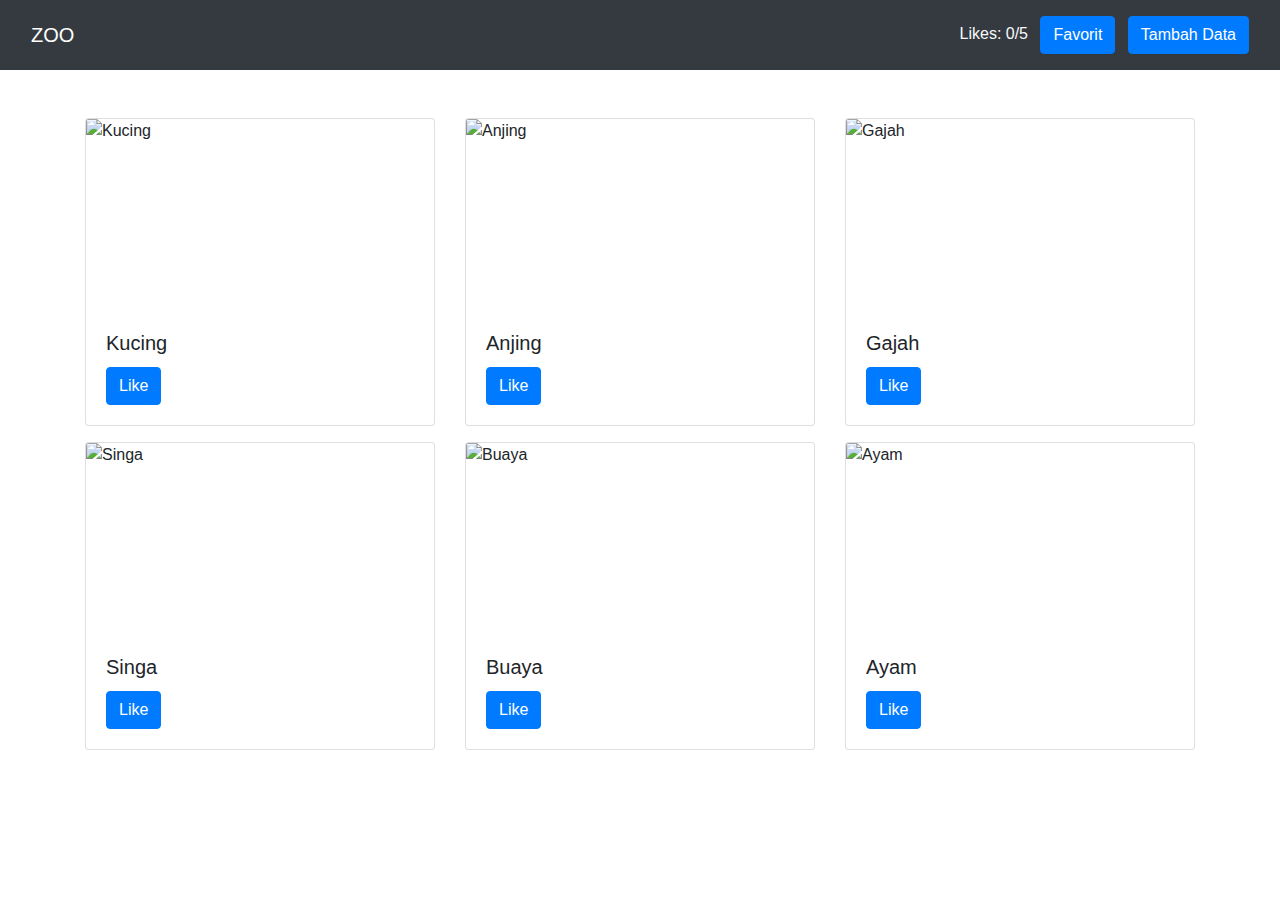
==== index.html @ 8203968c "1" ====
<!DOCTYPE html>
<html lang="en">
<head>
  <meta charset="UTF-8">
  <meta name="viewport" content="width=device-width, initial-scale=1.0">
  <title>Animal Gallery</title>
  <link rel="stylesheet" href="https://stackpath.bootstrapcdn.com/bootstrap/4.5.2/css/bootstrap.min.css">
  <link rel="stylesheet" href="style.css">
  <link
  rel="stylesheet"
  href="https://maxcdn.bootstrapcdn.com/bootstrap/4.5.2/css/bootstrap.min.css"
/>
<link rel="stylesheet" href="style.css" />
<script
  src="https://cdn.jsdelivr.net/npm/bootstrap@5.3.3/dist/js/bootstrap.bundle.min.js"
  integrity="sha384-YvpcrYf0tY3lHB60NNkmXc5s9fDVZLESaAA55NDzOxhy9GkcIdslK1eN7N6jIeHz"
  crossorigin="anonymous"
></script>
<link rel="stylesheet" href="https://cdn.jsdelivr.net/npm/bootstrap-icons@1.11.3/font/bootstrap-icons.min.css">
</head>
<body>

  <nav class="navbar sticky-top navbar-dark bg-dark">
        <div class="container-fluid">
          <a class="navbar-brand" href="#">ZOO</a>
          <div class="float-end py-2">
            <span id="like-count" class="text-light me-3">Likes: 0/5</span>
              <button type="button" class="btn btn-primary mx-2" data-bs-toggle="modal" data-bs-target="#favoritesModal" >Favorit</button>
              <button type="button" class="btn btn-primary" data-bs-toggle="modal" data-bs-target="#addAnimalModal" >Tambah Data</button>
          </div>
        </div>
      </nav>

  <div class="container mt-5">
    <div id="animal-gallery" class="row"></div>
  </div>

  <!-- Modal untuk favorit-->
  <div class="modal fade" id="favoritesModal" tabindex="-1" role="dialog" aria-labelledby="favoritesModalLabel" aria-hidden="true">
    <div class="modal-dialog modal-xl" role="document">
      <div class="modal-content">
        <div class="modal-header">
          <h5 class="modal-title" id="favoritesModalLabel">Favorite Animals</h5>
        <button type="button" class="btn-close" data-bs-dismiss="modal" aria-label="Close"><span aria-hidden="true">&times;</span></button>

        </div>
        <div class="modal-body mt-5">

        <div class="row justify-content-center" id="favorites-list">
          <!-- Favorite Animals will be displayed here -->
        </div>  
      </div>
      </div>
    </div>
  </div>

<!-- Modal tambahan untuk menambahkan hewan baru -->
<div class="modal fade" id="addAnimalModal" tabindex="-1" role="dialog" aria-labelledby="addAnimalModalLabel" aria-hidden="true">
  <div class="modal-dialog" role="document">
    <div class="modal-content">
      <div class="modal-header">
        <h5 class="modal-title" id="addAnimalModalLabel">Add New Animal</h5>
        <button type="button" class="btn-close" data-bs-dismiss="modal" aria-label="Close"><span aria-hidden="true">&times;</span></button>
      </div>
      <div class="modal-body">
        <form id="addAnimalForm">
          <div class="form-group">
            <label for="animalName">Name:</label>
            <input type="text" class="form-control" id="animalName" required>
          </div>
          <div class="form-group">
            <label for="animalImage">Image URL:</label>
            <input type="url" class="form-control" id="animalImage" required>
          </div>
          <div class="form-group">
            <label for="animalDescription">Description:</label>
            <textarea class="form-control" id="animalDescription" rows="3" required></textarea>
          </div>
          <button type="submit" class="btn btn-primary">Add Animal</button>
        </form>
      </div>
    </div>
  </div>
</div>

  <script src="https://code.jquery.com/jquery-3.5.1.slim.min.js"></script>
  <script src="https://cdn.jsdelivr.net/npm/@popperjs/core@2.5.4/dist/umd/popper.min.js"></script>
  <script src="https://stackpath.bootstrapcdn.com/bootstrap/4.5.2/js/bootstrap.min.js"></script>
  <script src="script.js"></script>
</body>
</html>
---- style.css ----
.card-img-top {
    width: 100%;
    height: 15vw;
    object-fit: scale-down;
}
---- style.css ----
.card-img-top {
    width: 100%;
    height: 15vw;
    object-fit: scale-down;
}
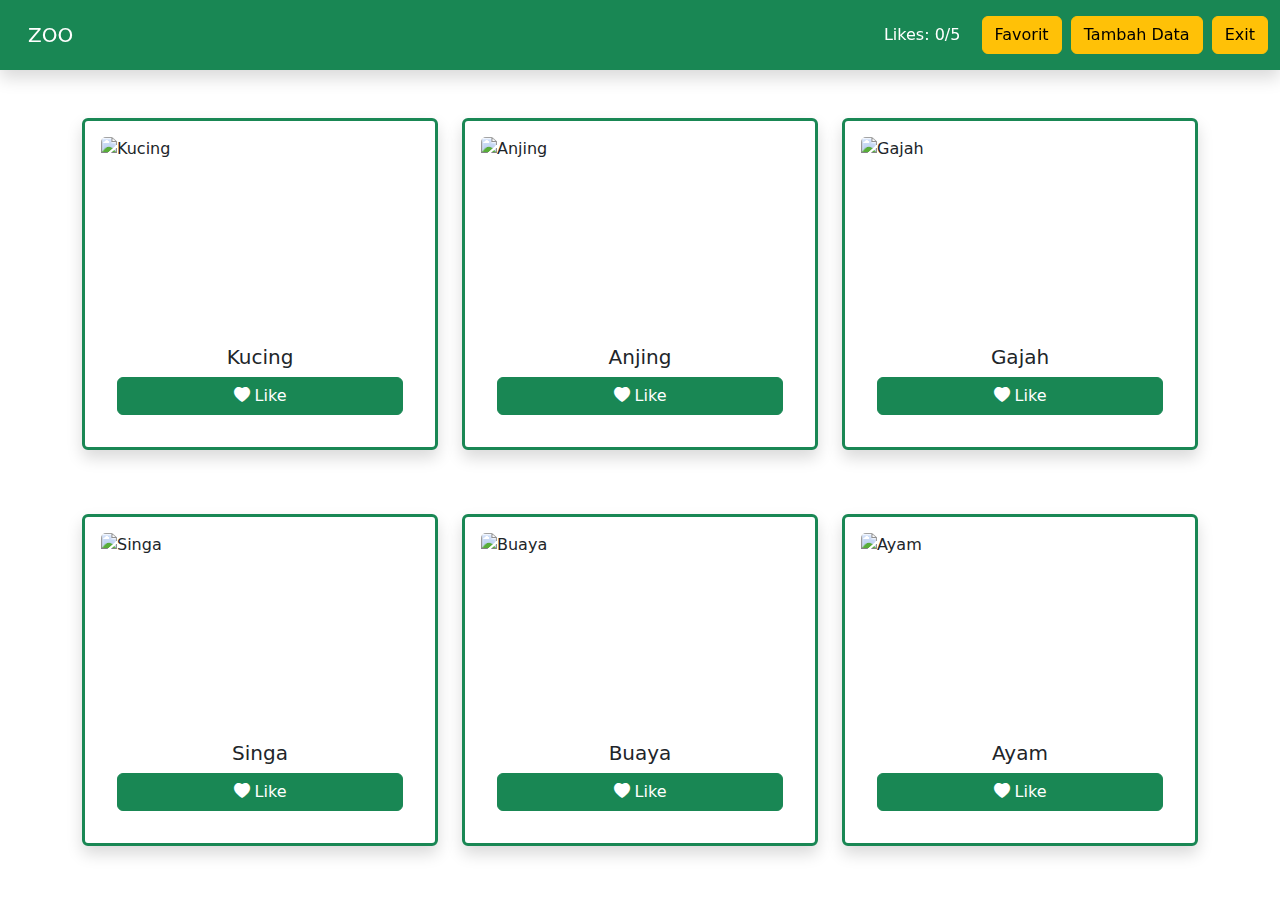
==== commit 652362fe: "add fitur" ====
--- a/index.html
+++ b/index.html
@@ -4,88 +4,107 @@
   <meta charset="UTF-8">
   <meta name="viewport" content="width=device-width, initial-scale=1.0">
   <title>Animal Gallery</title>
-  <link rel="stylesheet" href="https://stackpath.bootstrapcdn.com/bootstrap/4.5.2/css/bootstrap.min.css">
-  <link rel="stylesheet" href="style.css">
-  <link
-  rel="stylesheet"
-  href="https://maxcdn.bootstrapcdn.com/bootstrap/4.5.2/css/bootstrap.min.css"
-/>
-<link rel="stylesheet" href="style.css" />
-<script
-  src="https://cdn.jsdelivr.net/npm/bootstrap@5.3.3/dist/js/bootstrap.bundle.min.js"
-  integrity="sha384-YvpcrYf0tY3lHB60NNkmXc5s9fDVZLESaAA55NDzOxhy9GkcIdslK1eN7N6jIeHz"
-  crossorigin="anonymous"
-></script>
-<link rel="stylesheet" href="https://cdn.jsdelivr.net/npm/bootstrap-icons@1.11.3/font/bootstrap-icons.min.css">
+  <link href="https://cdn.jsdelivr.net/npm/bootstrap@5.3.3/dist/css/bootstrap.min.css" rel="stylesheet" integrity="sha384-QWTKZyjpPEjISv5WaRU9OFeRpok6YctnYmDr5pNlyT2bRjXh0JMhjY6hW+ALEwIH" crossorigin="anonymous">
+  <link rel="stylesheet" href="https://cdn.jsdelivr.net/npm/bootstrap-icons@1.11.3/font/bootstrap-icons.min.css">
+  <link rel="stylesheet" href="style.css" />
+  <link rel="stylesheet" href="bootstrap/css/bootstrap.min.css">
+  
 </head>
 <body>
-
-  <nav class="navbar sticky-top navbar-dark bg-dark">
-        <div class="container-fluid">
-          <a class="navbar-brand" href="#">ZOO</a>
-          <div class="float-end py-2">
-            <span id="like-count" class="text-light me-3">Likes: 0/5</span>
-              <button type="button" class="btn btn-primary mx-2" data-bs-toggle="modal" data-bs-target="#favoritesModal" >Favorit</button>
-              <button type="button" class="btn btn-primary" data-bs-toggle="modal" data-bs-target="#addAnimalModal" >Tambah Data</button>
-          </div>
-        </div>
-      </nav>
-
+  
+  <nav class="navbar sticky-top shadow bg-success text-bg-success">
+    <div class="container-fluid">
+      <span class="navbar-brand text-white ms-3">ZOO</span>
+      <div class="float-end py-2">
+        <span id="like-count" class="me-3">Likes: 0/5</span>
+        <!-- <div id="like-count" class="text-light">Likes: 0/5</div> -->
+        <button type="button" class="btn btn-warning" data-bs-toggle="modal" data-bs-target="#favoritesModal" >Favorit</button>
+        <button type="button" class="btn btn-warning mx-1" data-bs-toggle="modal" data-bs-target="#addAnimalModal" >Tambah Data</button>
+        <button type="button" class="btn btn-warning" onclick="resetData()">Exit</button>
+      </div>
+    </div>
+  </nav>
+  
   <div class="container mt-5">
     <div id="animal-gallery" class="row"></div>
   </div>
-
-  <!-- Modal untuk favorit-->
+  
+  <!-- Modal untuk favorit hewan -->
   <div class="modal fade" id="favoritesModal" tabindex="-1" role="dialog" aria-labelledby="favoritesModalLabel" aria-hidden="true">
     <div class="modal-dialog modal-xl" role="document">
       <div class="modal-content">
         <div class="modal-header">
           <h5 class="modal-title" id="favoritesModalLabel">Favorite Animals</h5>
-        <button type="button" class="btn-close" data-bs-dismiss="modal" aria-label="Close"><span aria-hidden="true">&times;</span></button>
-
+          <button type="button" class="btn-close" data-bs-dismiss="modal" aria-label="Close"></button>
+          
         </div>
         <div class="modal-body mt-5">
-
-        <div class="row justify-content-center" id="favorites-list">
-          <!-- Favorite Animals will be displayed here -->
-        </div>  
-      </div>
+          <div class="row justify-content-center" id="favorites-list">
+            <!-- Favorite Animals will be displayed here -->
+          </div>  
+        </div>
       </div>
     </div>
   </div>
-
-<!-- Modal tambahan untuk menambahkan hewan baru -->
-<div class="modal fade" id="addAnimalModal" tabindex="-1" role="dialog" aria-labelledby="addAnimalModalLabel" aria-hidden="true">
-  <div class="modal-dialog" role="document">
-    <div class="modal-content">
-      <div class="modal-header">
-        <h5 class="modal-title" id="addAnimalModalLabel">Add New Animal</h5>
-        <button type="button" class="btn-close" data-bs-dismiss="modal" aria-label="Close"><span aria-hidden="true">&times;</span></button>
-      </div>
-      <div class="modal-body">
-        <form id="addAnimalForm">
-          <div class="form-group">
-            <label for="animalName">Name:</label>
-            <input type="text" class="form-control" id="animalName" required>
+  
+  <!-- Modal tambahan untuk menambahkan hewan baru -->
+  <div class="modal fade" id="addAnimalModal" tabindex="-1" role="dialog" aria-labelledby="addAnimalModalLabel" aria-hidden="true">
+    <div class="modal-dialog modal-lg" role="document">
+      <div class="modal-content">
+        <div class="modal-header">
+          <h5 class="modal-title" id="addAnimalModalLabel">Tambahkan hewan baru</h5>
+          <button type="button" class="btn-close" data-bs-dismiss="modal" aria-label="Close"></button>
+        </div>
+        <div class="modal-body">
+          <form id="addAnimalForm">
+            <div class="form-group mb-2">
+              <label for="animalName">Name:</label>
+              <input type="text" class="form-control" id="animalName" placeholder="Masukkan nama hewan" required>
+            </div>
+            <div class="form-group mb-2">
+              <label for="animalImage">Image URL:</label>
+            <input type="url" class="form-control" id="animalImage" placeholder="Silahkan diisi direct-link gambar berupa file .png" required>
           </div>
-          <div class="form-group">
-            <label for="animalImage">Image URL:</label>
-            <input type="url" class="form-control" id="animalImage" required>
+          <div class="form-group mb-4">
+            <label for="animalDescription">Description:</label>
+            <textarea class="form-control" id="animalDescription" rows="3" placeholder="silahkan masukkan deskripsi hewan" required></textarea>
           </div>
-          <div class="form-group">
-            <label for="animalDescription">Description:</label>
-            <textarea class="form-control" id="animalDescription" rows="3" required></textarea>
-          </div>
-          <button type="submit" class="btn btn-primary">Add Animal</button>
+          <button type="submit" class="btn btn-success container-fluid">Add Animal</button>
         </form>
       </div>
     </div>
   </div>
 </div>
 
-  <script src="https://code.jquery.com/jquery-3.5.1.slim.min.js"></script>
-  <script src="https://cdn.jsdelivr.net/npm/@popperjs/core@2.5.4/dist/umd/popper.min.js"></script>
-  <script src="https://stackpath.bootstrapcdn.com/bootstrap/4.5.2/js/bootstrap.min.js"></script>
-  <script src="script.js"></script>
+<!-- Modal animal info -->
+<div class="modal fade" id="animalModal" tabindex="-1" role="dialog" aria-labelledby="animalModalLabel" aria-hidden="true">
+    <div class="modal-dialog modal-lg" role="document">
+    <div class="modal-content">
+      <div class="modal-header">
+        <h5 class="modal-title" id="animalModalLabel">Informasi Hewan</h5>
+        <button type="button" class="btn-close" data-bs-dismiss="modal" aria-label="Close"></button>
+      </div>
+
+      <div class="container">
+        <div class="row">
+          <div class="col">
+          <img src="" class="modal-img img-fluid my-5" alt="">
+          </div>
+          <div class="col mt-4">
+            <h2 class="modal-name"></h2>
+            <p class="modal-description"></p>
+          </div>
+        </div>
+      </div>
+    </div>
+  </div>
+</div>
+
+
+<script src="https://code.jquery.com/jquery-3.5.1.slim.min.js"></script>
+<script src="https://cdn.jsdelivr.net/npm/bootstrap@5.3.3/dist/js/bootstrap.bundle.min.js" integrity="sha384-YvpcrYf0tY3lHB60NNkmXc5s9fDVZLESaAA55NDzOxhy9GkcIdslK1eN7N6jIeHz" crossorigin="anonymous"></script>
+<script src="https://cdn.jsdelivr.net/npm/@popperjs/core@2.5.4/dist/umd/popper.min.js"></script>
+<script src="https://stackpath.bootstrapcdn.com/bootstrap/4.5.2/js/bootstrap.min.js"></script>
+<script src="script.js"></script>
 </body>
 </html>
--- a/style.css
+++ b/style.css
@@ -1,5 +1,13 @@
+
+
 .card-img-top {
     width: 100%;
     height: 15vw;
     object-fit: scale-down;
 }
+
+.modal-img {
+    width: 100%;
+    height: 20vw;
+    object-fit: scale-down;
+}
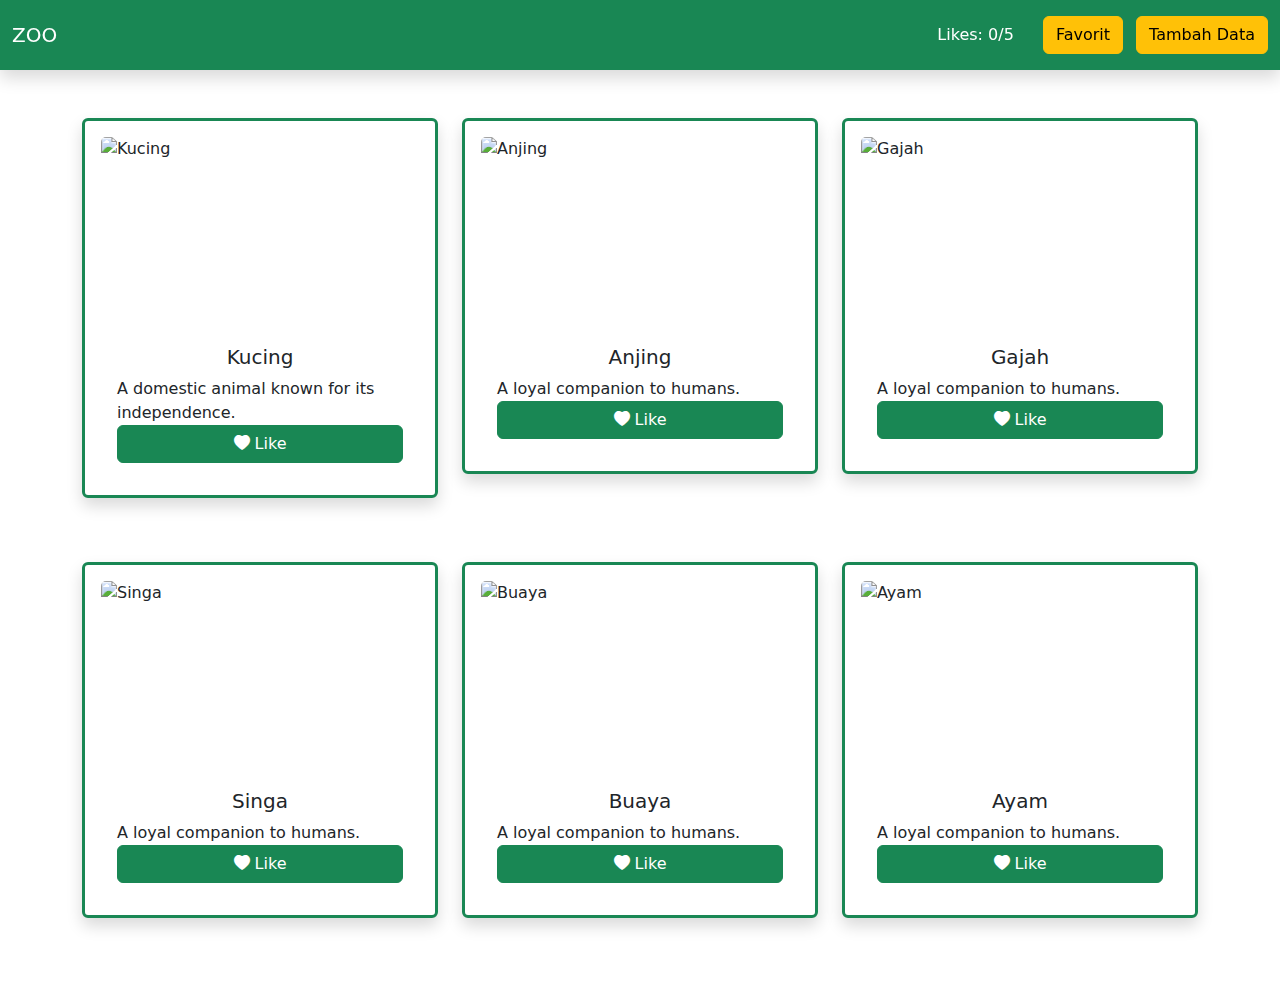
==== commit 233a6a3f: "1" ====
--- a/index.html
+++ b/index.html
@@ -14,13 +14,12 @@
   
   <nav class="navbar sticky-top shadow bg-success text-bg-success">
     <div class="container-fluid">
-      <span class="navbar-brand text-white ms-3">ZOO</span>
+      <span class="navbar-brand text-white">ZOO</span>
       <div class="float-end py-2">
         <span id="like-count" class="me-3">Likes: 0/5</span>
         <!-- <div id="like-count" class="text-light">Likes: 0/5</div> -->
-        <button type="button" class="btn btn-warning" data-bs-toggle="modal" data-bs-target="#favoritesModal" >Favorit</button>
-        <button type="button" class="btn btn-warning mx-1" data-bs-toggle="modal" data-bs-target="#addAnimalModal" >Tambah Data</button>
-        <button type="button" class="btn btn-warning" onclick="resetData()">Exit</button>
+        <button type="button" class="btn btn-warning mx-2" data-bs-toggle="modal" data-bs-target="#favoritesModal" >Favorit</button>
+        <button type="button" class="btn btn-warning" data-bs-toggle="modal" data-bs-target="#addAnimalModal" >Tambah Data</button>
       </div>
     </div>
   </nav>
@@ -38,10 +37,15 @@
           <button type="button" class="btn-close" data-bs-dismiss="modal" aria-label="Close"></button>
           
         </div>
+        
         <div class="modal-body mt-5">
+          
           <div class="row justify-content-center" id="favorites-list">
             <!-- Favorite Animals will be displayed here -->
           </div>  
+          <button type="button" class="btn btn-primary" data-bs-toggle="modal" data-bs-target="#HasilAkhir" onclick="AddPictureInFinal()">
+            hasil akhir
+          </button>
         </div>
       </div>
     </div>
@@ -76,30 +80,24 @@
   </div>
 </div>
 
-<!-- Modal animal info -->
-<div class="modal fade" id="animalModal" tabindex="-1" role="dialog" aria-labelledby="animalModalLabel" aria-hidden="true">
-    <div class="modal-dialog modal-lg" role="document">
-    <div class="modal-content">
-      <div class="modal-header">
-        <h5 class="modal-title" id="animalModalLabel">Informasi Hewan</h5>
-        <button type="button" class="btn-close" data-bs-dismiss="modal" aria-label="Close"></button>
+<!-- Modal buat tujukin hasil akhir -->
+<!-- Modal -->
+<div class="modal fade" id="HasilAkhir" tabindex="-1" aria-labelledby="HasilAkhirLabel" aria-hidden="true">
+  <div class="modal-dialog modal-xl">
+    <div class="modal-content" >
+      <div class="modal-body" id="finals" style="height: 800px; width: 1200px;">
+        <div class="position-relative">
+        <div class="gambar-container" id="GambarFinal" >
+         
+        <!-- Disini dimasukin gambar backgorund dan isi -->
+        <!-- <image src="checkouttes_fhddddd.png" style="max-width: 100%; max-height: 100%"></image>  -->
+
+        </div>
       </div>
-
-      <div class="container">
-        <div class="row">
-          <div class="col">
-          <img src="" class="modal-img img-fluid my-5" alt="">
-          </div>
-          <div class="col mt-4">
-            <h2 class="modal-name"></h2>
-            <p class="modal-description"></p>
-          </div>
-        </div>
       </div>
     </div>
   </div>
 </div>
-
 
 <script src="https://code.jquery.com/jquery-3.5.1.slim.min.js"></script>
 <script src="https://cdn.jsdelivr.net/npm/bootstrap@5.3.3/dist/js/bootstrap.bundle.min.js" integrity="sha384-YvpcrYf0tY3lHB60NNkmXc5s9fDVZLESaAA55NDzOxhy9GkcIdslK1eN7N6jIeHz" crossorigin="anonymous"></script>
--- a/style.css
+++ b/style.css
@@ -1,4 +1,4 @@
-
+@import url('https://fonts.googleapis.com/css2?family=Archivo+Black&display=swap');
 
 .card-img-top {
     width: 100%;
@@ -6,8 +6,66 @@
     object-fit: scale-down;
 }
 
-.modal-img {
+
+/* .Final {
+    background-image: url("checkouttes_fhddddd.png");
     width: 100%;
-    height: 20vw;
+    /* height: auto; */
+/* } */ */
+
+.image-container {
+    width: 100%; /* Set the width of the container */
+    text-align: center; /* Center-align content within the container */
+}
+
+.gambar-atas {
+    position: absolute; /* Menggunakan posisi absolut untuk mengatur posisi */
+    top: 000;
+    left: 100;
+    z-index: 1
+}
+
+#finals {
+    background-image: url("checkouttes_fhddddd.png");
+    background-size: 100% 100%;
+    width: auto;
+    height: 15vw;
     object-fit: scale-down;
 }
+
+.kompilasi {
+    width: 350px;
+    /* height: 15vw; */
+    object-fit: scale-down;
+}
+
+.bottomLeftImage {
+    position: absolute;
+    bottom: -720px;
+    left: 0
+}
+
+.bottomRightImage {
+    position: absolute;
+    bottom: -720px;
+    right: 0
+}
+
+.Middlemage {
+    position: absolute;
+    bottom: -503px;
+    right: 400px
+}
+
+.NamaPapan {
+    height: 200px;
+    width: 200px;
+    background-color: white;
+    position: absolute;
+    bottom: -0; 
+    right: 0;
+    /* color: white;
+    text-align: center;
+    font-size: 50px;
+    font-family: "Archivo Black"; */
+}
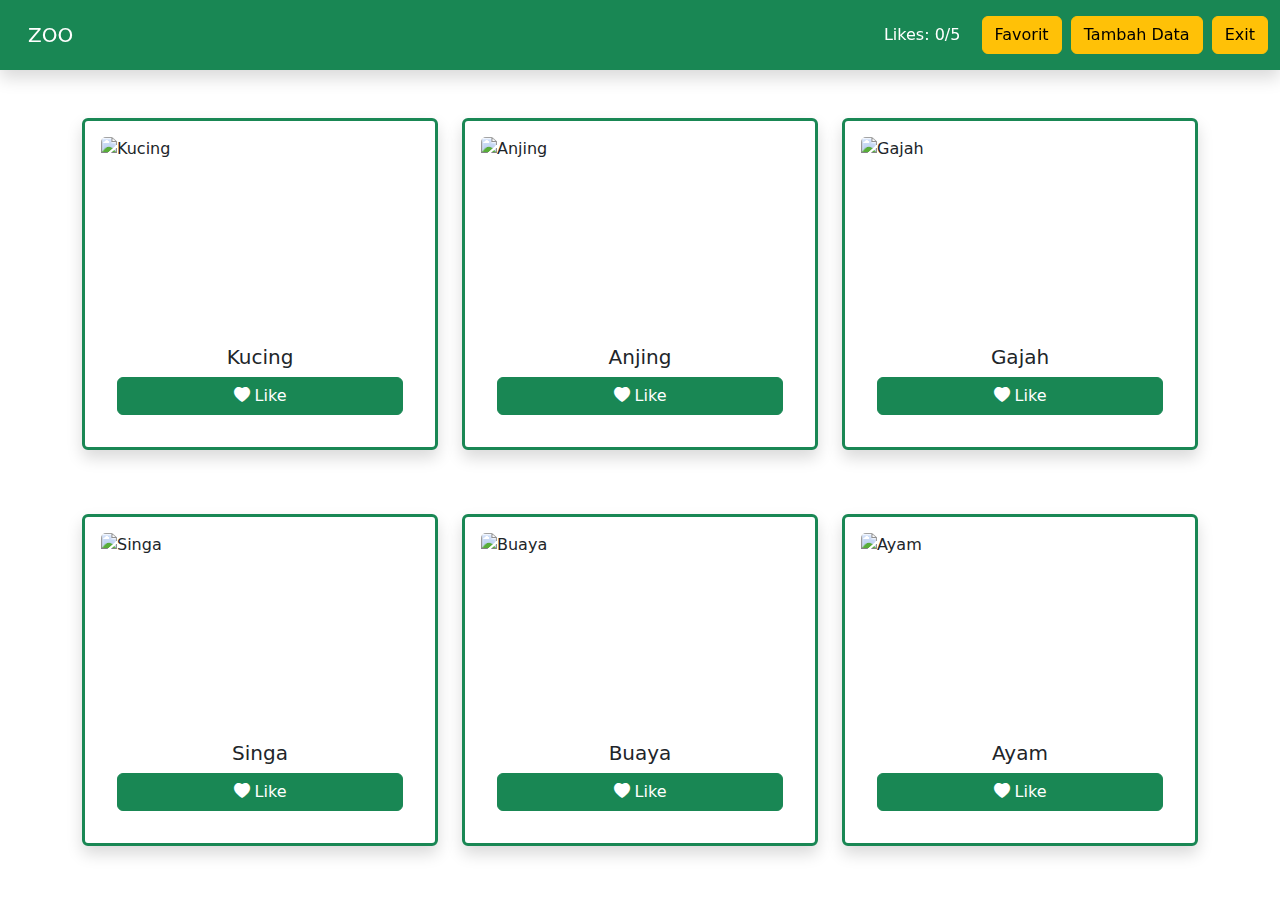
==== commit 83df15e0: "gabung fitur rafael" ====
--- a/index.html
+++ b/index.html
@@ -14,12 +14,13 @@
   
   <nav class="navbar sticky-top shadow bg-success text-bg-success">
     <div class="container-fluid">
-      <span class="navbar-brand text-white">ZOO</span>
+      <span class="navbar-brand text-white ms-3">ZOO</span>
       <div class="float-end py-2">
         <span id="like-count" class="me-3">Likes: 0/5</span>
         <!-- <div id="like-count" class="text-light">Likes: 0/5</div> -->
-        <button type="button" class="btn btn-warning mx-2" data-bs-toggle="modal" data-bs-target="#favoritesModal" >Favorit</button>
-        <button type="button" class="btn btn-warning" data-bs-toggle="modal" data-bs-target="#addAnimalModal" >Tambah Data</button>
+        <button type="button" class="btn btn-warning" data-bs-toggle="modal" data-bs-target="#favoritesModal" >Favorit</button>
+        <button type="button" class="btn btn-warning mx-1" data-bs-toggle="modal" data-bs-target="#addAnimalModal" >Tambah Data</button>
+        <button type="button" class="btn btn-warning" onclick="resetData()">Exit</button>
       </div>
     </div>
   </nav>
@@ -37,15 +38,13 @@
           <button type="button" class="btn-close" data-bs-dismiss="modal" aria-label="Close"></button>
           
         </div>
-        
-        <div class="modal-body mt-5">
-          
+        <div class="modal-body mt-2">
           <div class="row justify-content-center" id="favorites-list">
             <!-- Favorite Animals will be displayed here -->
           </div>  
-          <button type="button" class="btn btn-primary" data-bs-toggle="modal" data-bs-target="#HasilAkhir" onclick="AddPictureInFinal()">
-            hasil akhir
-          </button>
+          <div class="d-grid gap-2 col-6 mx-auto mb-2">
+            <button type="button" class="btn btn-success shadow float-end" data-bs-toggle="modal" data-bs-target="#HasilAkhir" onclick="AddPictureInFinal()">Hasil Akhir</button>
+          </div>
         </div>
       </div>
     </div>
@@ -80,8 +79,31 @@
   </div>
 </div>
 
+<!-- Modal animal info -->
+<div class="modal fade" id="animalModal" tabindex="-1" role="dialog" aria-labelledby="animalModalLabel" aria-hidden="true">
+    <div class="modal-dialog modal-lg" role="document">
+    <div class="modal-content">
+      <div class="modal-header">
+        <h5 class="modal-title" id="animalModalLabel">Informasi Hewan</h5>
+        <button type="button" class="btn-close" data-bs-dismiss="modal" aria-label="Close"></button>
+      </div>
+
+      <div class="container">
+        <div class="row">
+          <div class="col">
+          <img src="" class="modal-img img-fluid my-5" alt="">
+          </div>
+          <div class="col mt-4">
+            <h2 class="modal-name"></h2>
+            <p class="modal-description"></p>
+          </div>
+        </div>
+      </div>
+    </div>
+  </div>
+</div>
+
 <!-- Modal buat tujukin hasil akhir -->
-<!-- Modal -->
 <div class="modal fade" id="HasilAkhir" tabindex="-1" aria-labelledby="HasilAkhirLabel" aria-hidden="true">
   <div class="modal-dialog modal-xl">
     <div class="modal-content" >
@@ -99,6 +121,7 @@
   </div>
 </div>
 
+
 <script src="https://code.jquery.com/jquery-3.5.1.slim.min.js"></script>
 <script src="https://cdn.jsdelivr.net/npm/bootstrap@5.3.3/dist/js/bootstrap.bundle.min.js" integrity="sha384-YvpcrYf0tY3lHB60NNkmXc5s9fDVZLESaAA55NDzOxhy9GkcIdslK1eN7N6jIeHz" crossorigin="anonymous"></script>
 <script src="https://cdn.jsdelivr.net/npm/@popperjs/core@2.5.4/dist/umd/popper.min.js"></script>
--- a/style.css
+++ b/style.css
@@ -1,4 +1,4 @@
-@import url('https://fonts.googleapis.com/css2?family=Archivo+Black&display=swap');
+
 
 .card-img-top {
     width: 100%;
@@ -6,12 +6,11 @@
     object-fit: scale-down;
 }
 
-
-/* .Final {
-    background-image: url("checkouttes_fhddddd.png");
+.modal-img {
     width: 100%;
-    /* height: auto; */
-/* } */ */
+    height: 20vw;
+    object-fit: scale-down;
+}
 
 .image-container {
     width: 100%; /* Set the width of the container */
@@ -68,4 +67,4 @@
     text-align: center;
     font-size: 50px;
     font-family: "Archivo Black"; */
-}
+}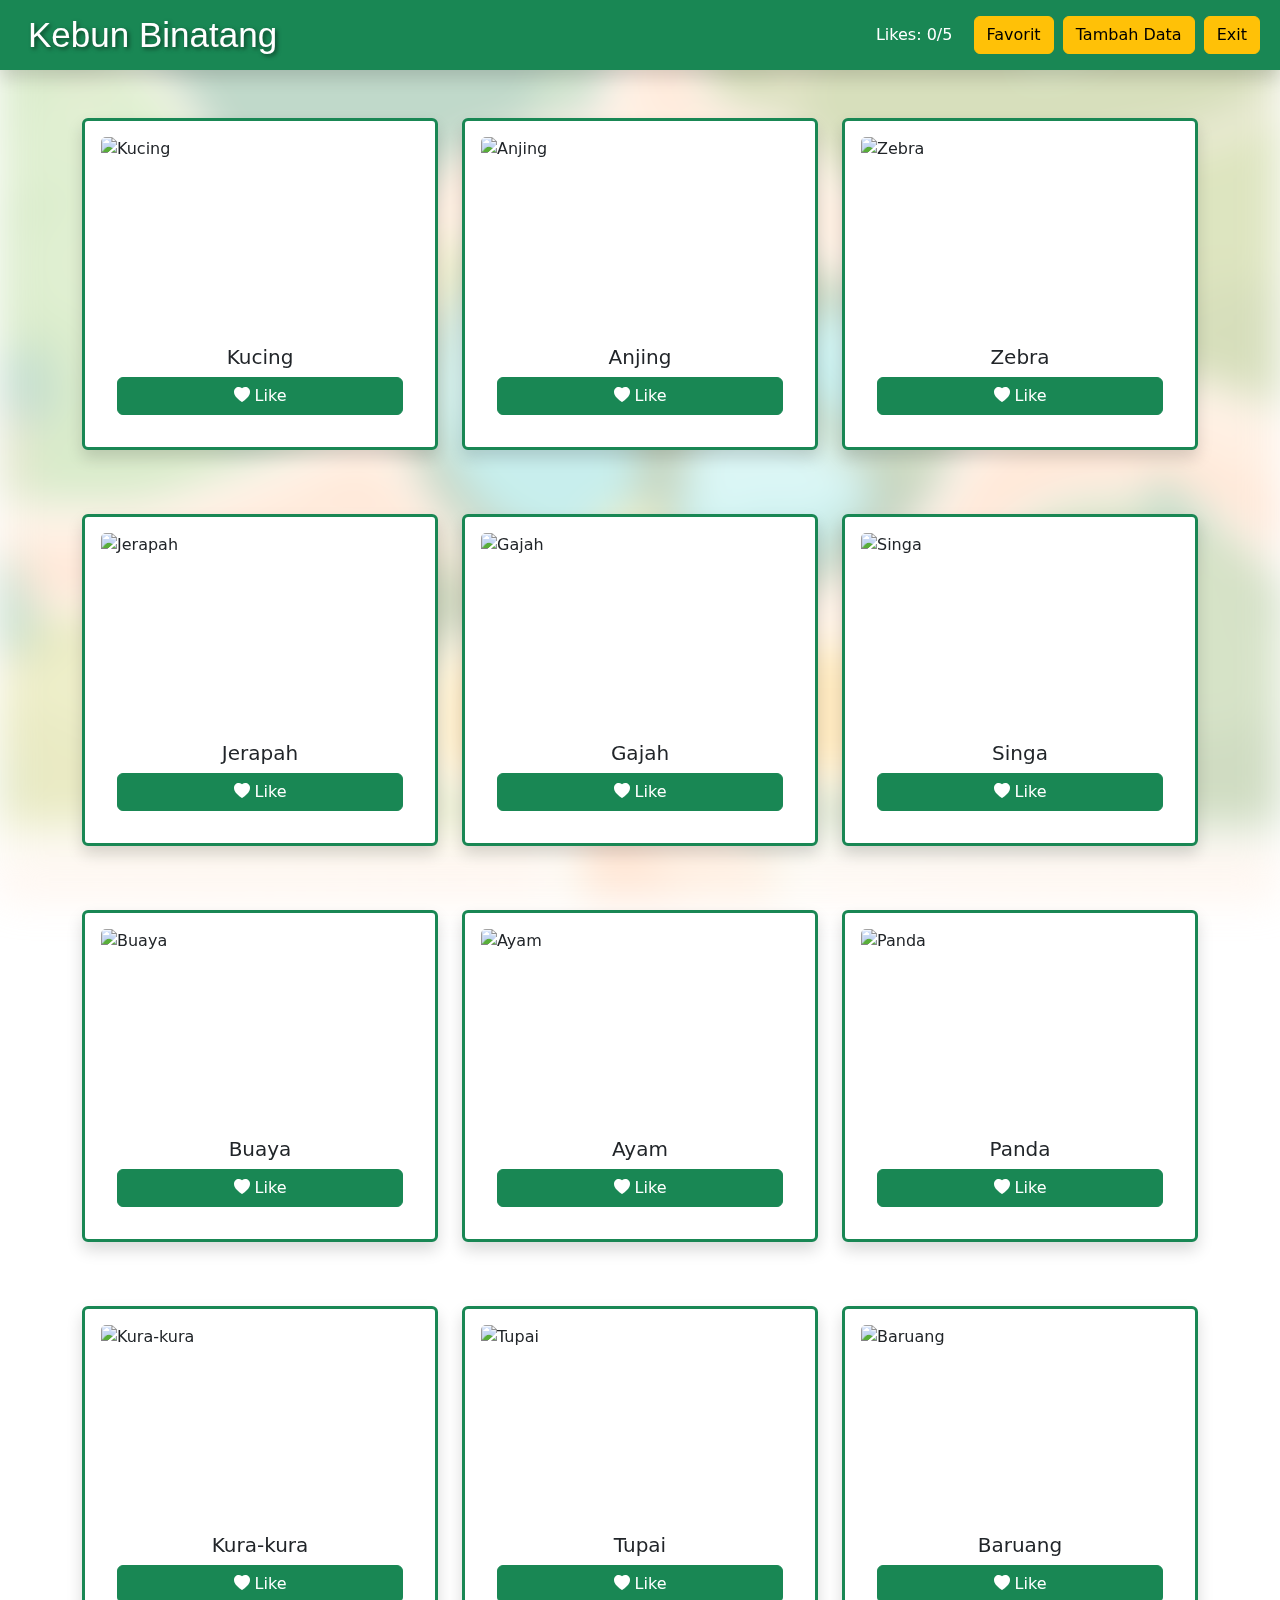
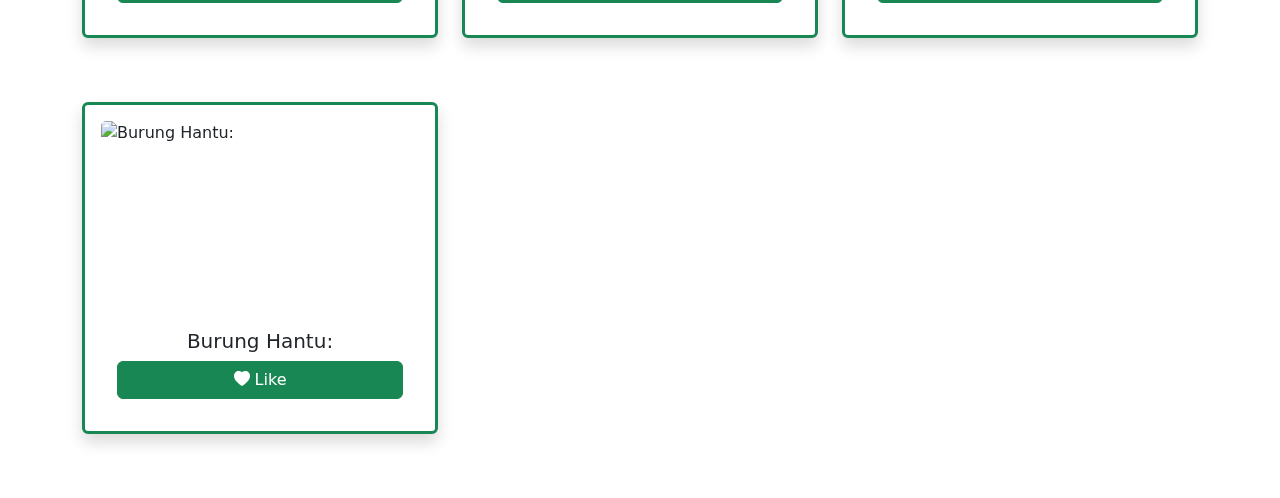
==== commit 4d786588: "final" ====
--- a/index.html
+++ b/index.html
@@ -3,24 +3,26 @@
 <head>
   <meta charset="UTF-8">
   <meta name="viewport" content="width=device-width, initial-scale=1.0">
-  <title>Animal Gallery</title>
+  <title>Kebun Binatang</title>
   <link href="https://cdn.jsdelivr.net/npm/bootstrap@5.3.3/dist/css/bootstrap.min.css" rel="stylesheet" integrity="sha384-QWTKZyjpPEjISv5WaRU9OFeRpok6YctnYmDr5pNlyT2bRjXh0JMhjY6hW+ALEwIH" crossorigin="anonymous">
   <link rel="stylesheet" href="https://cdn.jsdelivr.net/npm/bootstrap-icons@1.11.3/font/bootstrap-icons.min.css">
   <link rel="stylesheet" href="style.css" />
   <link rel="stylesheet" href="bootstrap/css/bootstrap.min.css">
-  
+  <link href="https://fonts.cdnfonts.com/css/komika-2" rel="stylesheet">
 </head>
 <body>
+
+  <div class="background-overlay"></div>
   
   <nav class="navbar sticky-top shadow bg-success text-bg-success">
     <div class="container-fluid">
-      <span class="navbar-brand text-white ms-3">ZOO</span>
+      <span class="navbar-brand text-white mb-0 h1 ms-3 py-0">Kebun Binatang</span>
       <div class="float-end py-2">
         <span id="like-count" class="me-3">Likes: 0/5</span>
         <!-- <div id="like-count" class="text-light">Likes: 0/5</div> -->
         <button type="button" class="btn btn-warning" data-bs-toggle="modal" data-bs-target="#favoritesModal" >Favorit</button>
         <button type="button" class="btn btn-warning mx-1" data-bs-toggle="modal" data-bs-target="#addAnimalModal" >Tambah Data</button>
-        <button type="button" class="btn btn-warning" onclick="resetData()">Exit</button>
+        <button type="button" class="btn btn-warning me-2" onclick="resetData()">Exit</button>
       </div>
     </div>
   </nav>
@@ -89,11 +91,11 @@
       </div>
 
       <div class="container">
-        <div class="row">
+        <div class="row mb-3">
           <div class="col">
           <img src="" class="modal-img img-fluid my-5" alt="">
           </div>
-          <div class="col mt-4">
+          <div class="col mt-4 me-5 ">
             <h2 class="modal-name"></h2>
             <p class="modal-description"></p>
           </div>
--- a/style.css
+++ b/style.css
@@ -1,4 +1,40 @@
+@import url('https://fonts.cdnfonts.com/css/komika-2');
 
+.navbar-brand, .logo{
+    font-family: 'Komika', sans-serif;
+    font-size: 35px;
+    text-shadow: 2px 2px 4px rgba(0, 0, 0, 0.5); /* Bayangan teks */
+}
+
+.namaPapan {
+    font-family: 'Komika', sans-serif;
+    color: #fff;
+    font-size: 98px;
+    text-shadow: 2px 2px 4px rgba(0, 0, 0, 0.5); /* Bayangan teks */
+    position: absolute;
+    bottom: -677px;
+    right: 405px
+}
+
+
+
+.background-overlay {
+    position: fixed;
+    top: 0;
+    left: 0;
+    width: 100%;
+    height: 100%;
+    background-image: url('checkouttes_fhddddd.png'); /* Ganti dengan URL gambar yang ingin Anda gunakan */
+    background-size: cover;
+    filter: blur(20px); /* Menyesuaikan nilai untuk efek blur yang diinginkan */
+    opacity: 0.3; /* Menyesuaikan nilai untuk efek memudar yang diinginkan */
+    z-index: -1; /* Pastikan lapisan ini berada di belakang konten lainnya */
+}
+
+.modal-description {
+    margin: 10px 0;
+    text-align: justify;
+}
 
 .card-img-top {
     width: 100%;
@@ -54,17 +90,4 @@
     position: absolute;
     bottom: -503px;
     right: 400px
-}
-
-.NamaPapan {
-    height: 200px;
-    width: 200px;
-    background-color: white;
-    position: absolute;
-    bottom: -0; 
-    right: 0;
-    /* color: white;
-    text-align: center;
-    font-size: 50px;
-    font-family: "Archivo Black"; */
 }